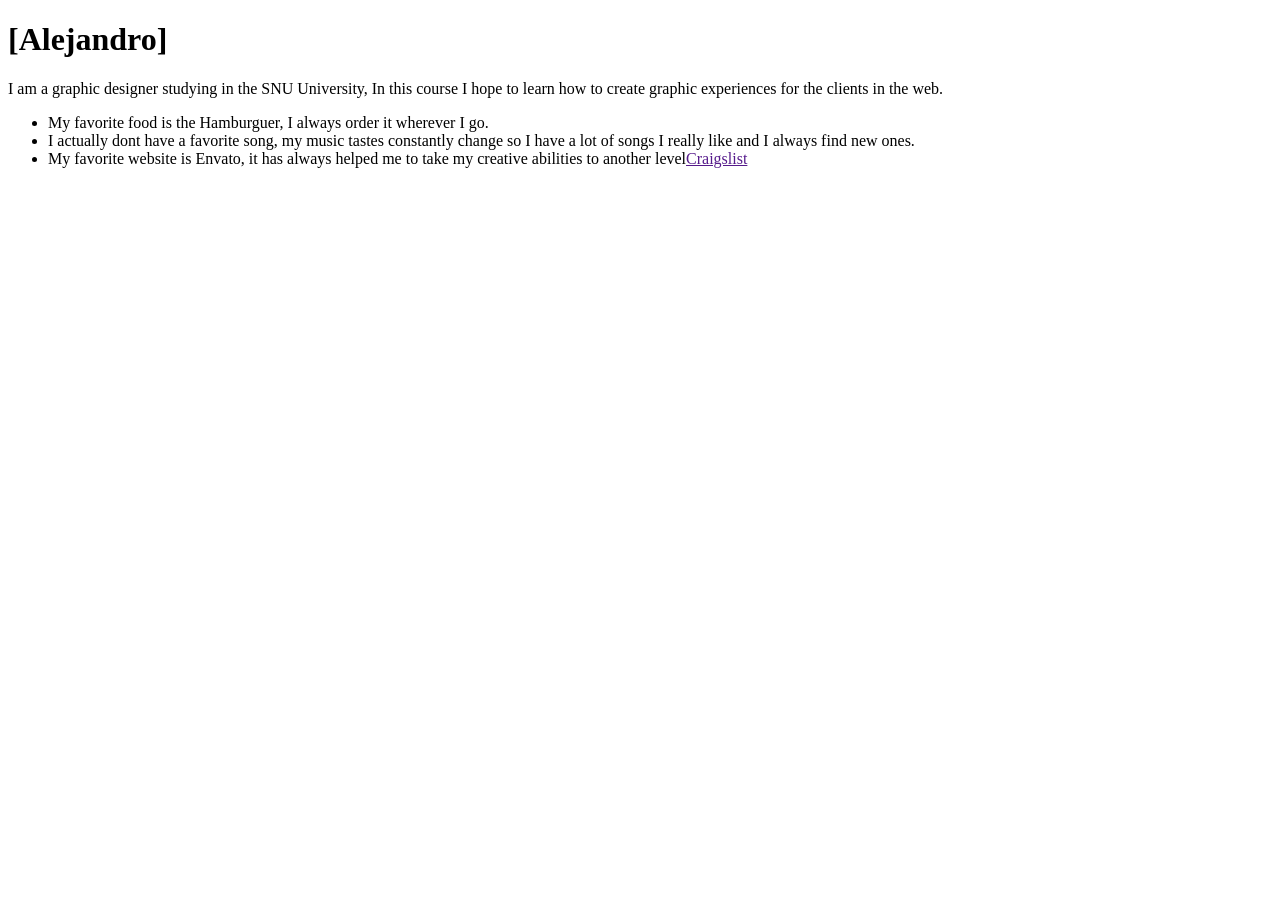
==== index.html @ 4efc1033 "Change of personal information I want to make more changes but this is just a little test for me" ====
<!DOCTYPE html>
<html>

<head>
  <title>[Alejandro Arciniegas] | UI Design Programming 1</title>
  <meta charset="utf-8" />
</head>

<body>

  <!-- this is where my code is-->
  <div id="grid">
    <div id="left-column" class="scroll">  

      <!-- my favorite pokemon -->
      <!-- <img src="https://archives.bulbagarden.net/media/upload/2/24/Spr_2c_054.png" alt="Psyduck" /> -->

      <!-- about me-->
      <h1>[Alejandro]</h1>  
      <p class="desc">I am a graphic designer studying in the SNU University, In this course I hope to learn how to create graphic experiences for the clients in the web.</p>
      <ul>
        <li>My favorite food is the Hamburguer, I always order it wherever I go.</li>
        <li>I actually dont have a favorite song, my music tastes constantly change so I have a lot of songs I really like and I always find new ones.</li>
        <li>My favorite website is Envato, it has always helped me to take my creative abilities to another level<a href="">Craigslist</a></li>
      </ul>

    </div>
  </div>
</body>
</html>
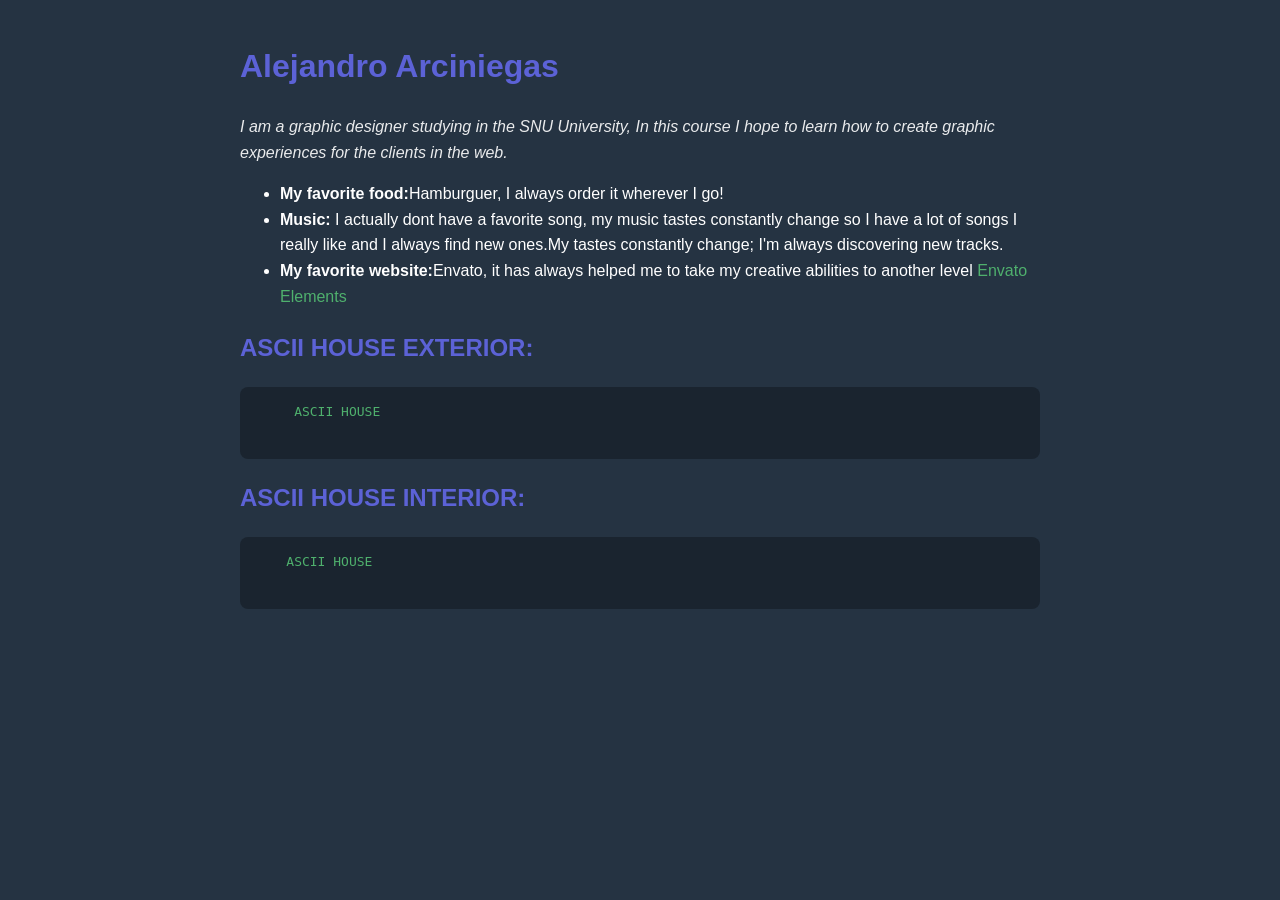
==== commit 47d5c8a9: "Including content Linking the ascii house files so we can access my works of this exercise." ====
--- a/index.html
+++ b/index.html
@@ -3,27 +3,85 @@
 <html>
 
 <head>
-  <title>[Alejandro Arciniegas] | UI Design Programming 1</title>
   <meta charset="utf-8" />
+  <title>Alejandro Arciniegas | UI Design Programming 1</title>
+  <style>
+    body {
+      background-color: #253342; 
+      color: #FFFFFF;  /*White so I can see it better */           
+      font-family: 'Segoe UI', Tahoma, Geneva, Verdana, sans-serif;
+      line-height: 1.6;
+      margin: 0;
+      padding: 20px;
+    }
+
+      h1 { color: #5C62D6; }
+      h2 { color: #5C62D6; }
+
+     /* Link styles */
+    a:link { color: #4FB06D; text-decoration: none; }
+    a:visited { color: #A29BFE; }
+    a:hover { text-decoration: underline; }
+
+    .desc { font-style: italic; opacity: 0.9; }
+
+    #grid {
+      max-width: 800px;
+      margin: 0 auto;
+    }
+
+    /* ASCII art style */
+    pre {
+      font-family: monospace;
+      color: #4FB06D;
+      background: #1a242f;
+      padding: 15px;
+      border-radius: 8px;
+    }
+  </style>
+
 </head>
-
 <body>
-
-  <!-- this is where my code is-->
   <div id="grid">
-    <div id="left-column" class="scroll">  
-
-      <!-- my favorite pokemon -->
-      <!-- <img src="https://archives.bulbagarden.net/media/upload/2/24/Spr_2c_054.png" alt="Psyduck" /> -->
-
-      <!-- about me-->
-      <h1>[Alejandro]</h1>  
+    <div id="left-column">  
+      <h1>Alejandro Arciniegas</h1>  
       <p class="desc">I am a graphic designer studying in the SNU University, In this course I hope to learn how to create graphic experiences for the clients in the web.</p>
       <ul>
-        <li>My favorite food is the Hamburguer, I always order it wherever I go.</li>
-        <li>I actually dont have a favorite song, my music tastes constantly change so I have a lot of songs I really like and I always find new ones.</li>
-        <li>My favorite website is Envato, it has always helped me to take my creative abilities to another level<a href="">Craigslist</a></li>
+        <li><strong>My favorite food:</strong>Hamburguer, I always order it wherever I go!</li>
+        <li><strong>Music:</strong> I actually dont have a favorite song, my music tastes constantly change so I have a lot of songs I really like and I always find new ones.My tastes constantly change; I'm always discovering new tracks.</li>
+        <li><strong>My favorite website:</strong>Envato, it has always helped me to take my creative abilities to another level
+          <a href="https://elements.envato.com/" target="_blank">Envato Elements</a>
+        </li>
       </ul>
+
+<section>
+  <h2>ASCII HOUSE EXTERIOR:</h2>
+
+  <!DOCTYPE html>
+<html>
+  <body>
+  <a href=”exterior-alejandroarciniegas.html” style="text-decoration: none">
+    <pre>
+     ASCII HOUSE
+    </pre>
+  </a>
+  </body>
+</html>
+
+<section>
+  <h2>ASCII HOUSE INTERIOR:</h2>
+
+<!DOCTYPE html>
+<html>
+  <body>
+  <a href=”interior-alejandroarciniegas2.html”>
+    <pre>
+    ASCII HOUSE
+    </pre>
+  </a>
+  </body>
+</html>
+
 
     </div>
   </div>
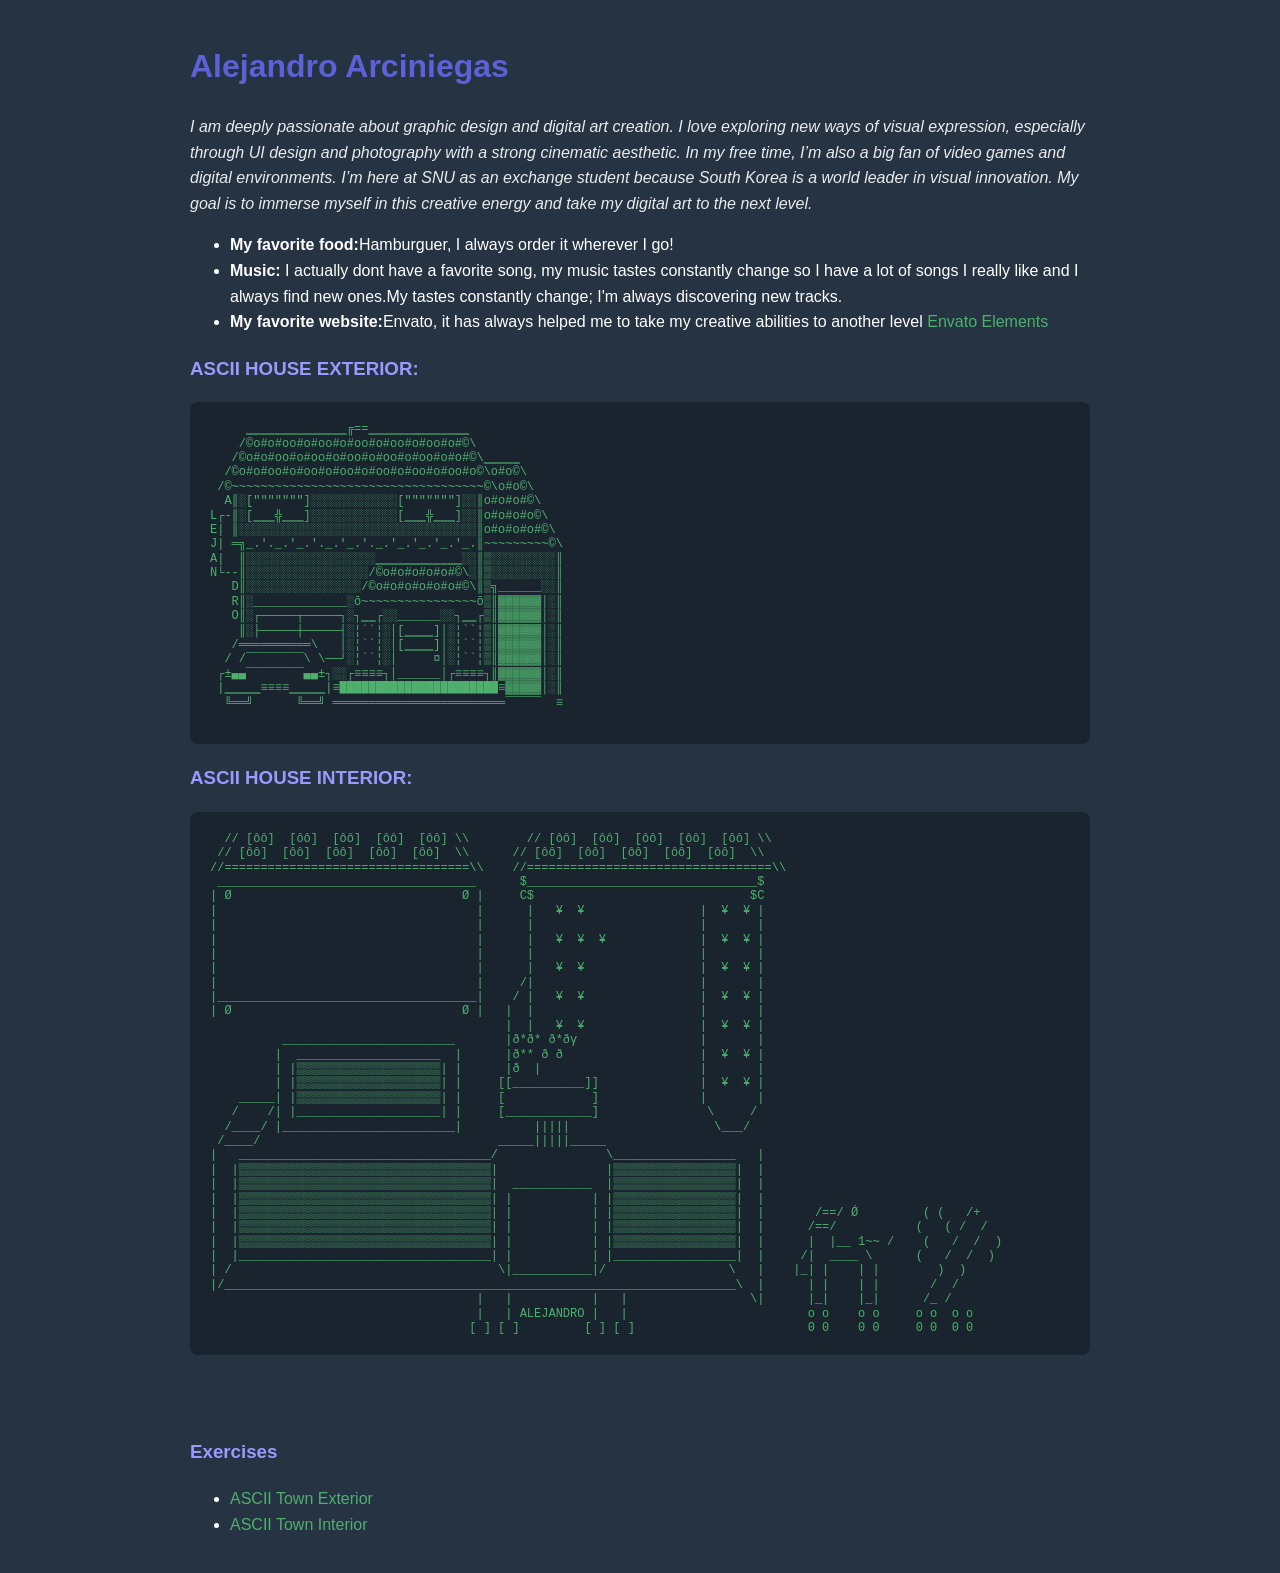
==== commit 38aa2606: "Fixing errors" ====
--- a/index.html
+++ b/index.html
@@ -1,7 +1,6 @@
   
 <!DOCTYPE html>
-<html>
-
+<html lang="es">
 <head>
   <meta charset="utf-8" />
   <title>Alejandro Arciniegas | UI Design Programming 1</title>
@@ -15,9 +14,9 @@
       padding: 20px;
     }
 
-      h1 { color: #5C62D6; }
-      h2 { color: #5C62D6; }
-
+      h1,h2 { color: #5C62D6; }
+      h3 { color: #9999FF; }
+      
      /* Link styles */
     a:link { color: #4FB06D; text-decoration: none; }
     a:visited { color: #A29BFE; }
@@ -26,26 +25,31 @@
     .desc { font-style: italic; opacity: 0.9; }
 
     #grid {
-      max-width: 800px;
+      max-width: 900px;
       margin: 0 auto;
     }
 
     /* ASCII art style */
     pre {
-      font-family: monospace;
+      font-family: "Courier New", Courier, monospace; /* Fuente de ancho fijo */
       color: #4FB06D;
       background: #1a242f;
-      padding: 15px;
+      padding: 20px;
       border-radius: 8px;
+      font-size: 12px;       /* Ajusta esto si el dibujo es muy grande */
+      line-height: 1.2;      /* Altura de línea compacta para que no se vea estirado */
+      white-space: pre;      /* Mantiene espacios y saltos de línea exactos */
+      overflow-x: auto;      /* Evita que se deforme en pantallas pequeñas */
     }
   </style>
-
 </head>
 <body>
   <div id="grid">
     <div id="left-column">  
       <h1>Alejandro Arciniegas</h1>  
-      <p class="desc">I am a graphic designer studying in the SNU University, In this course I hope to learn how to create graphic experiences for the clients in the web.</p>
+      <p class="desc">I am deeply passionate about graphic design and digital art creation. I love exploring new ways of visual expression, especially through UI design and photography with a strong cinematic aesthetic. In my free time, I’m also a big fan of video games and digital environments.
+
+      I’m here at SNU as an exchange student because South Korea is a world leader in visual innovation. My goal is to immerse myself in this creative energy and take my digital art to the next level.</p>
       <ul>
         <li><strong>My favorite food:</strong>Hamburguer, I always order it wherever I go!</li>
         <li><strong>Music:</strong> I actually dont have a favorite song, my music tastes constantly change so I have a lot of songs I really like and I always find new ones.My tastes constantly change; I'm always discovering new tracks.</li>
@@ -55,35 +59,86 @@
       </ul>
 
 <section>
-  <h2>ASCII HOUSE EXTERIOR:</h2>
-
-  <!DOCTYPE html>
-<html>
-  <body>
-  <a href=”exterior-alejandroarciniegas.html” style="text-decoration: none">
+  <h3>ASCII HOUSE EXTERIOR:</h3>
     <pre>
-     ASCII HOUSE
+     ‗‗‗‗‗‗‗‗‗‗‗‗‗‗╔==‗‗‗‗‗‗‗‗‗‗‗‗‗‗
+    /©o#o#oo#o#oo#o#oo#o#oo#o#oo#o#©\
+   /©o#o#oo#o#oo#o#oo#o#oo#o#oo#o#o#©\‗‗‗‗‗
+  /©o#o#oo#o#oo#o#oo#o#oo#o#oo#o#oo#o©\o#o©\
+ /©~~~~~~~~~~~~~~~~~~~~~~~~~~~~~~~~~~~©\o#o©\
+  A║░["""""""]░░░░░░░░░░░░["""""""]░░║o#o#o#©\
+L┌-║░[‗‗‗╬‗‗‗]░░░░░░░░░░░░[‗‗‗╬‗‗‗]░░║o#o#o#o©\
+E| ║░░░░░░░░░░░░░░░░░░░░░░░░░░░░░░░░░║o#o#o#o#©\
+J| ═╗_.'._.'_.'._.'_.'._.'_.'_.'_.'_.║~~~~~~~~~©\
+A|  ║░░░░░░░░░░░░░░░░░░‗‗‗‗‗‗‗‗‗‗‗‗░░║▒░░░░░░░░░║
+N└--║░░░░░░░░░░░░░░░░░/©o#o#o#o#o#©\░║▒░░░░░░░░░║
+   D║░░░░░░░░░░░░░░░░/©o#o#o#o#o#o#©\║▒╗______░░║
+   R║░_____________░õ~~~~~~~~~~~~~~~~õ▒║▓▓▓▓▓▓│░║
+   O║░┌─────┬─────┐░┐‗‗┌░░______░░┐‗‗┌▒║▓▓▓▓▓▓│░║
+    ║░├─────┼─────┤░¦``¦░│[‗‗‗‗]│░¦``¦▒║▓▓▓▓▓▓│░║
+   /══════════\   │░¦``¦░│[‗‗‗‗]│░¦``¦▒║▓▓▓▓▓▓│░║
+  / /¯¯¯¯¯¯¯¯\ \──┘░¦``¦░│     ¤│░¦``¦▒║▓▓▓▓▓▓│░║
+ ┌±▄▄¯¯¯¯¯¯¯¯▄▄±┐░░┌≡≡≡≡┐│______│┌≡≡≡≡┐║▓▓▓▓▓▓│░║
+ |‗‗‗‗‗≡≡≡≡‗‗‗‗‗|≡██████████████████████≡▓▓▓▓▓│░║
+  ╚══╝      ╚══╝ ════════════════════════¯¯¯¯¯  ≡
     </pre>
-  </a>
-  </body>
-</html>
+</section>
 
 <section>
-  <h2>ASCII HOUSE INTERIOR:</h2>
+  <h3>ASCII HOUSE INTERIOR:</h3>
 
 <!DOCTYPE html>
 <html>
-  <body>
-  <a href=”interior-alejandroarciniegas2.html”>
-    <pre>
-    ASCII HOUSE
-    </pre>
-  </a>
-  </body>
-</html>
+<meta charset="utf-8" />
+  <pre>
+  // [ôô]  [ôô]  [ôô]  [ôô]  [ôô] \\        // [ôô]  [ôô]  [ôô]  [ôô]  [ôô] \\
+ // [ôô]  [ôô]  [ôô]  [ôô]  [ôô]  \\      // [ôô]  [ôô]  [ôô]  [ôô]  [ôô]  \\
+//==================================\\    //==================================\\
+ ____________________________________      $________________________________$
+| Ø                                Ø |     C$                              $C
+|                                    |      |   ¥  ¥                |  ¥  ¥ |
+|                                    |      |                       |       |
+|                                    |      |   ¥  ¥  ¥             |  ¥  ¥ |
+|                                    |      |                       |       |
+|                                    |      |   ¥  ¥                |  ¥  ¥ |
+|                                    |     /|                       |       |
+|____________________________________|    / |   ¥  ¥                |  ¥  ¥ |
+| Ø                                Ø |   |  |                       |       |
+                                         |  |   ¥  ¥                |  ¥  ¥ |
+          ________________________       |ð*ð* ð*ðγ                 |       |
+         |  ____________________  |      |ð** ð ð                   |  ¥  ¥ |
+         | |▒▒▒▒▒▒▒▒▒▒▒▒▒▒▒▒▒▒▒▒| |      |ð  |                      |       |
+         | |▒▒▒▒▒▒▒▒▒▒▒▒▒▒▒▒▒▒▒▒| |     [[__________]]              |  ¥  ¥ |
+    _____| |▒▒▒▒▒▒▒▒▒▒▒▒▒▒▒▒▒▒▒▒| |     [            ]              |       |
+   /    /| |____________________| |     [____________]               \     /
+  /____/ |________________________|          |||||                    \___/
+ /____/                                 _____|||||_____
+|   ___________________________________/               \_________________   |
+|  |▒▒▒▒▒▒▒▒▒▒▒▒▒▒▒▒▒▒▒▒▒▒▒▒▒▒▒▒▒▒▒▒▒▒▒|               |▒▒▒▒▒▒▒▒▒▒▒▒▒▒▒▒▒|  |
+|  |▒▒▒▒▒▒▒▒▒▒▒▒▒▒▒▒▒▒▒▒▒▒▒▒▒▒▒▒▒▒▒▒▒▒▒|  ___________  |▒▒▒▒▒▒▒▒▒▒▒▒▒▒▒▒▒|  |
+|  |▒▒▒▒▒▒▒▒▒▒▒▒▒▒▒▒▒▒▒▒▒▒▒▒▒▒▒▒▒▒▒▒▒▒▒| |           | |▒▒▒▒▒▒▒▒▒▒▒▒▒▒▒▒▒|  |
+|  |▒▒▒▒▒▒▒▒▒▒▒▒▒▒▒▒▒▒▒▒▒▒▒▒▒▒▒▒▒▒▒▒▒▒▒| |           | |▒▒▒▒▒▒▒▒▒▒▒▒▒▒▒▒▒|  |       /==/ Ǿ         ( (   /+  
+|  |▒▒▒▒▒▒▒▒▒▒▒▒▒▒▒▒▒▒▒▒▒▒▒▒▒▒▒▒▒▒▒▒▒▒▒| |           | |▒▒▒▒▒▒▒▒▒▒▒▒▒▒▒▒▒|  |      /==/           (   ( /  / 
+|  |▒▒▒▒▒▒▒▒▒▒▒▒▒▒▒▒▒▒▒▒▒▒▒▒▒▒▒▒▒▒▒▒▒▒▒| |           | |▒▒▒▒▒▒▒▒▒▒▒▒▒▒▒▒▒|  |      |  |__ 1~~ /    (   /  /  )
+|  |___________________________________| |           | |_________________|  |     /|  ____ \      (   /  /  )
+| /                                     \|___________|/                 \   |    |_| |    | |        )  )
+|/_______________________________________________________________________\  |      | |    | |       /  /
+                                     |   |           |   |                 \|      |_|    |_|      /_ /
+                                     |   | ALEJANDRO |   |                         o o    o o     o o  o o
+                                    [ ] [ ]         [ ] [ ]                        0 0    0 0     0 0  0 0
+</pre>
+</section>
+<br> 
+<br>
 
+ <h3>Exercises</h3>
+      <ul>
+        <li><a href="Ascii/exterior-alejandroarciniegas.html">ASCII Town Exterior</a></li>
+        <li><a href="Ascii/interior-alejandroarciniegas2.html">ASCII Town Interior</a></li>
+      </ul>
 
     </div>
   </div>
+
 </body>
 </html>
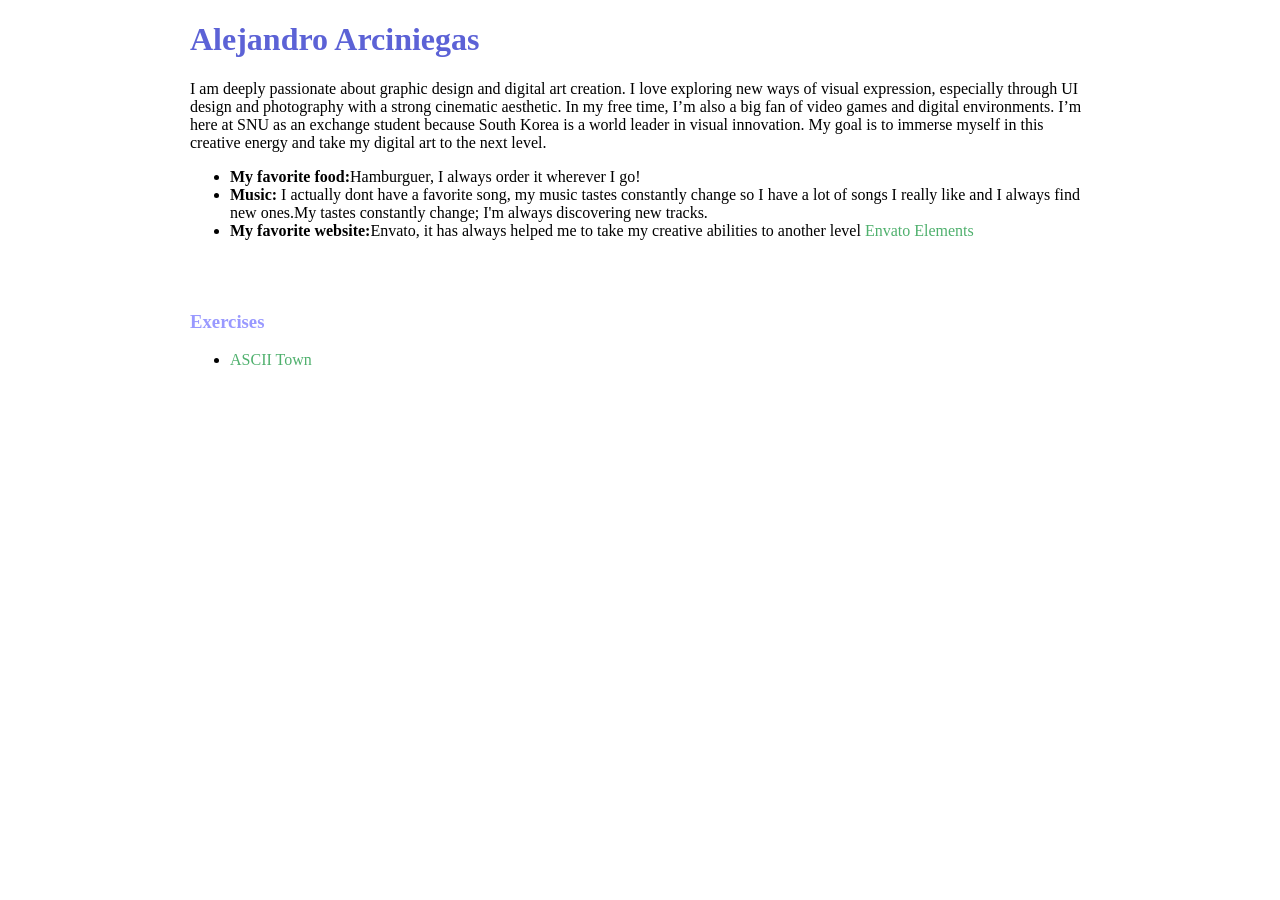
==== commit e8e379fb: "Update Index" ====
--- a/index.html
+++ b/index.html
@@ -5,6 +5,7 @@
   <meta charset="utf-8" />
   <title>Alejandro Arciniegas | UI Design Programming 1</title>
   <style>
+<link rel="stylesheet" type="text/css" href="assets/style.css">
     body {
       background-color: #253342; 
       color: #FFFFFF;  /*White so I can see it better */           
@@ -22,27 +23,15 @@
     a:visited { color: #A29BFE; }
     a:hover { text-decoration: underline; }
 
-    .desc { font-style: italic; opacity: 0.9; }
-
     #grid {
       max-width: 900px;
       margin: 0 auto;
     }
 
-    /* ASCII art style */
-    pre {
-      font-family: "Courier New", Courier, monospace; /* Fuente de ancho fijo */
-      color: #4FB06D;
-      background: #1a242f;
-      padding: 20px;
-      border-radius: 8px;
-      font-size: 12px;       /* Ajusta esto si el dibujo es muy grande */
-      line-height: 1.2;      /* Altura de línea compacta para que no se vea estirado */
-      white-space: pre;      /* Mantiene espacios y saltos de línea exactos */
-      overflow-x: auto;      /* Evita que se deforme en pantallas pequeñas */
-    }
   </style>
 </head>
+
+
 <body>
   <div id="grid">
     <div id="left-column">  
@@ -57,84 +46,11 @@
           <a href="https://elements.envato.com/" target="_blank">Envato Elements</a>
         </li>
       </ul>
-
-<section>
-  <h3>ASCII HOUSE EXTERIOR:</h3>
-    <pre>
-     ‗‗‗‗‗‗‗‗‗‗‗‗‗‗╔==‗‗‗‗‗‗‗‗‗‗‗‗‗‗
-    /©o#o#oo#o#oo#o#oo#o#oo#o#oo#o#©\
-   /©o#o#oo#o#oo#o#oo#o#oo#o#oo#o#o#©\‗‗‗‗‗
-  /©o#o#oo#o#oo#o#oo#o#oo#o#oo#o#oo#o©\o#o©\
- /©~~~~~~~~~~~~~~~~~~~~~~~~~~~~~~~~~~~©\o#o©\
-  A║░["""""""]░░░░░░░░░░░░["""""""]░░║o#o#o#©\
-L┌-║░[‗‗‗╬‗‗‗]░░░░░░░░░░░░[‗‗‗╬‗‗‗]░░║o#o#o#o©\
-E| ║░░░░░░░░░░░░░░░░░░░░░░░░░░░░░░░░░║o#o#o#o#©\
-J| ═╗_.'._.'_.'._.'_.'._.'_.'_.'_.'_.║~~~~~~~~~©\
-A|  ║░░░░░░░░░░░░░░░░░░‗‗‗‗‗‗‗‗‗‗‗‗░░║▒░░░░░░░░░║
-N└--║░░░░░░░░░░░░░░░░░/©o#o#o#o#o#©\░║▒░░░░░░░░░║
-   D║░░░░░░░░░░░░░░░░/©o#o#o#o#o#o#©\║▒╗______░░║
-   R║░_____________░õ~~~~~~~~~~~~~~~~õ▒║▓▓▓▓▓▓│░║
-   O║░┌─────┬─────┐░┐‗‗┌░░______░░┐‗‗┌▒║▓▓▓▓▓▓│░║
-    ║░├─────┼─────┤░¦``¦░│[‗‗‗‗]│░¦``¦▒║▓▓▓▓▓▓│░║
-   /══════════\   │░¦``¦░│[‗‗‗‗]│░¦``¦▒║▓▓▓▓▓▓│░║
-  / /¯¯¯¯¯¯¯¯\ \──┘░¦``¦░│     ¤│░¦``¦▒║▓▓▓▓▓▓│░║
- ┌±▄▄¯¯¯¯¯¯¯¯▄▄±┐░░┌≡≡≡≡┐│______│┌≡≡≡≡┐║▓▓▓▓▓▓│░║
- |‗‗‗‗‗≡≡≡≡‗‗‗‗‗|≡██████████████████████≡▓▓▓▓▓│░║
-  ╚══╝      ╚══╝ ════════════════════════¯¯¯¯¯  ≡
-    </pre>
-</section>
-
-<section>
-  <h3>ASCII HOUSE INTERIOR:</h3>
-
-<!DOCTYPE html>
-<html>
-<meta charset="utf-8" />
-  <pre>
-  // [ôô]  [ôô]  [ôô]  [ôô]  [ôô] \\        // [ôô]  [ôô]  [ôô]  [ôô]  [ôô] \\
- // [ôô]  [ôô]  [ôô]  [ôô]  [ôô]  \\      // [ôô]  [ôô]  [ôô]  [ôô]  [ôô]  \\
-//==================================\\    //==================================\\
- ____________________________________      $________________________________$
-| Ø                                Ø |     C$                              $C
-|                                    |      |   ¥  ¥                |  ¥  ¥ |
-|                                    |      |                       |       |
-|                                    |      |   ¥  ¥  ¥             |  ¥  ¥ |
-|                                    |      |                       |       |
-|                                    |      |   ¥  ¥                |  ¥  ¥ |
-|                                    |     /|                       |       |
-|____________________________________|    / |   ¥  ¥                |  ¥  ¥ |
-| Ø                                Ø |   |  |                       |       |
-                                         |  |   ¥  ¥                |  ¥  ¥ |
-          ________________________       |ð*ð* ð*ðγ                 |       |
-         |  ____________________  |      |ð** ð ð                   |  ¥  ¥ |
-         | |▒▒▒▒▒▒▒▒▒▒▒▒▒▒▒▒▒▒▒▒| |      |ð  |                      |       |
-         | |▒▒▒▒▒▒▒▒▒▒▒▒▒▒▒▒▒▒▒▒| |     [[__________]]              |  ¥  ¥ |
-    _____| |▒▒▒▒▒▒▒▒▒▒▒▒▒▒▒▒▒▒▒▒| |     [            ]              |       |
-   /    /| |____________________| |     [____________]               \     /
-  /____/ |________________________|          |||||                    \___/
- /____/                                 _____|||||_____
-|   ___________________________________/               \_________________   |
-|  |▒▒▒▒▒▒▒▒▒▒▒▒▒▒▒▒▒▒▒▒▒▒▒▒▒▒▒▒▒▒▒▒▒▒▒|               |▒▒▒▒▒▒▒▒▒▒▒▒▒▒▒▒▒|  |
-|  |▒▒▒▒▒▒▒▒▒▒▒▒▒▒▒▒▒▒▒▒▒▒▒▒▒▒▒▒▒▒▒▒▒▒▒|  ___________  |▒▒▒▒▒▒▒▒▒▒▒▒▒▒▒▒▒|  |
-|  |▒▒▒▒▒▒▒▒▒▒▒▒▒▒▒▒▒▒▒▒▒▒▒▒▒▒▒▒▒▒▒▒▒▒▒| |           | |▒▒▒▒▒▒▒▒▒▒▒▒▒▒▒▒▒|  |
-|  |▒▒▒▒▒▒▒▒▒▒▒▒▒▒▒▒▒▒▒▒▒▒▒▒▒▒▒▒▒▒▒▒▒▒▒| |           | |▒▒▒▒▒▒▒▒▒▒▒▒▒▒▒▒▒|  |       /==/ Ǿ         ( (   /+  
-|  |▒▒▒▒▒▒▒▒▒▒▒▒▒▒▒▒▒▒▒▒▒▒▒▒▒▒▒▒▒▒▒▒▒▒▒| |           | |▒▒▒▒▒▒▒▒▒▒▒▒▒▒▒▒▒|  |      /==/           (   ( /  / 
-|  |▒▒▒▒▒▒▒▒▒▒▒▒▒▒▒▒▒▒▒▒▒▒▒▒▒▒▒▒▒▒▒▒▒▒▒| |           | |▒▒▒▒▒▒▒▒▒▒▒▒▒▒▒▒▒|  |      |  |__ 1~~ /    (   /  /  )
-|  |___________________________________| |           | |_________________|  |     /|  ____ \      (   /  /  )
-| /                                     \|___________|/                 \   |    |_| |    | |        )  )
-|/_______________________________________________________________________\  |      | |    | |       /  /
-                                     |   |           |   |                 \|      |_|    |_|      /_ /
-                                     |   | ALEJANDRO |   |                         o o    o o     o o  o o
-                                    [ ] [ ]         [ ] [ ]                        0 0    0 0     0 0  0 0
-</pre>
-</section>
 <br> 
 <br>
-
  <h3>Exercises</h3>
       <ul>
-        <li><a href="Ascii/exterior-alejandroarciniegas.html">ASCII Town Exterior</a></li>
-        <li><a href="Ascii/interior-alejandroarciniegas2.html">ASCII Town Interior</a></li>
+        <li><a href="Ascii/interior-alejandroarciniegas2.html">ASCII Town</a></li>
       </ul>
 
     </div>
--- a/assets/style.css
+++ b/assets/style.css
@@ -0,0 +1,60 @@
+* {
+	margin:  0px;
+	padding:  0px;
+	box-sizing: border-box;
+}
+
+/* adjusting fonts */
+
+body {
+	font-family: -apple-system, BlinkMacSystemFont, helvetica, arial, sans-serif;
+	transition: background 500ms ease;
+}
+
+p, li {
+	font-size:  22px;
+	line-height: 30px;
+}
+
+/* adjusting spacing */
+
+#left-column {
+	padding: 20px;
+}
+
+h1, p {
+	margin-bottom:  20px;
+}
+
+ul, ol {
+	margin-left: 20px;
+}
+
+img {
+	max-width: 100%;
+	height:  auto;
+}
+
+/* uncomment the code below to set the grid */
+
+/*#grid {
+	display: grid;
+	grid-template-columns: 1fr 1fr;
+}
+
+body {
+	overflow: hidden;
+}
+
+.scroll {
+	padding:  20px;
+	overflow: scroll;
+	height: 100vh;
+}
+
+#left-column {
+}
+
+#right-column {
+	background: #333;
+}*/
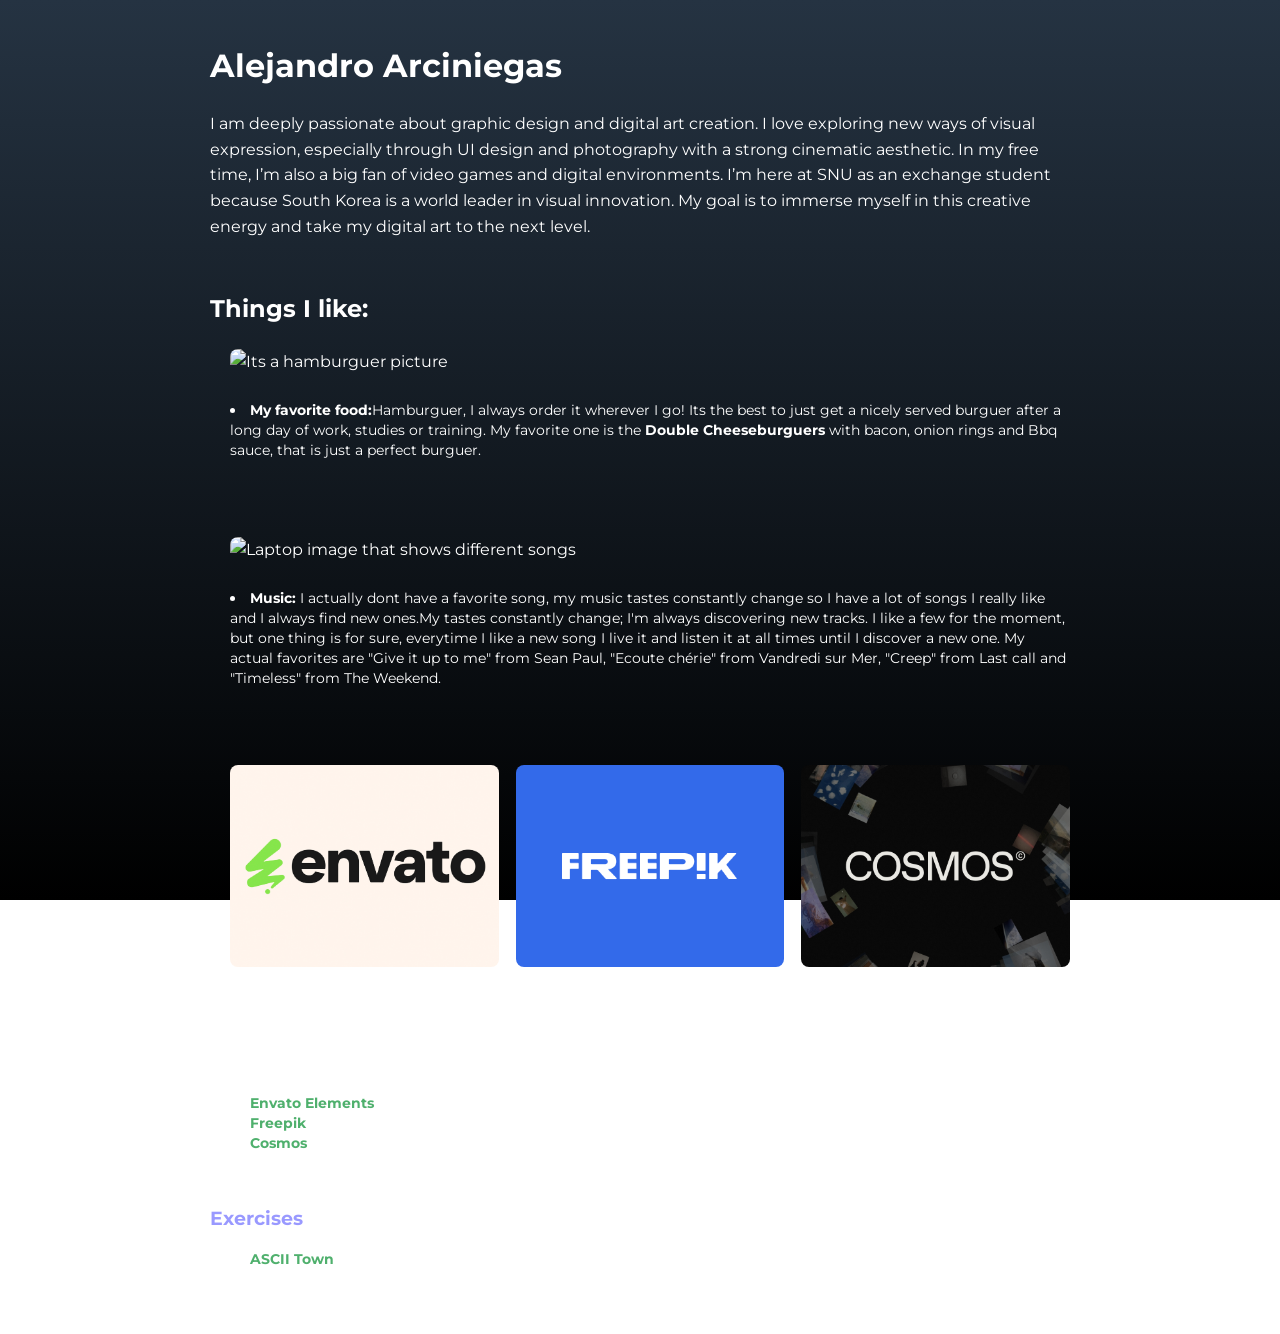
==== commit 74b827d9: "Big changes Changes on the visuals and added some images and edited a bit the information" ====
--- a/index.html
+++ b/index.html
@@ -4,34 +4,8 @@
 <head>
   <meta charset="utf-8" />
   <title>Alejandro Arciniegas | UI Design Programming 1</title>
-  <style>
-<link rel="stylesheet" type="text/css" href="assets/style.css">
-    body {
-      background-color: #253342; 
-      color: #FFFFFF;  /*White so I can see it better */           
-      font-family: 'Segoe UI', Tahoma, Geneva, Verdana, sans-serif;
-      line-height: 1.6;
-      margin: 0;
-      padding: 20px;
-    }
-
-      h1,h2 { color: #5C62D6; }
-      h3 { color: #9999FF; }
-      
-     /* Link styles */
-    a:link { color: #4FB06D; text-decoration: none; }
-    a:visited { color: #A29BFE; }
-    a:hover { text-decoration: underline; }
-
-    #grid {
-      max-width: 900px;
-      margin: 0 auto;
-    }
-
-  </style>
+  <link rel="stylesheet" type="text/css" href="assets/style.css">
 </head>
-
-
 <body>
   <div id="grid">
     <div id="left-column">  
@@ -39,11 +13,47 @@
       <p class="desc">I am deeply passionate about graphic design and digital art creation. I love exploring new ways of visual expression, especially through UI design and photography with a strong cinematic aesthetic. In my free time, I’m also a big fan of video games and digital environments.
 
       I’m here at SNU as an exchange student because South Korea is a world leader in visual innovation. My goal is to immerse myself in this creative energy and take my digital art to the next level.</p>
+      <br> 
+      <br>
+      <h2>Things I like:</h1>
       <ul>
-        <li><strong>My favorite food:</strong>Hamburguer, I always order it wherever I go!</li>
-        <li><strong>Music:</strong> I actually dont have a favorite song, my music tastes constantly change so I have a lot of songs I really like and I always find new ones.My tastes constantly change; I'm always discovering new tracks.</li>
-        <li><strong>My favorite website:</strong>Envato, it has always helped me to take my creative abilities to another level
+
+        <img src="Burguer.jpg" alt="Its a hamburguer picture">
+        <br>
+        <br>
+        <li><strong>My favorite food:</strong>Hamburguer, I always order it wherever I go! Its the best to just get a nicely served burguer after a long day of work, studies or training. My favorite one is the <strong>Double Cheeseburguers</strong> with bacon, onion rings and Bbq sauce, that is just a perfect burguer.</li>
+        <br>
+        <br>
+        <br>
+
+        <img src="Laptop.jpg" alt="Laptop image that shows different songs">
+        <br>
+        <br>
+        <li><strong>Music: </strong> I actually dont have a favorite song, my music tastes constantly change so I have a lot of songs I really like and I always find new ones.My tastes constantly change; I'm always discovering new tracks. I like a few for the moment, but one thing is for sure, everytime I like a new song I live it and listen it at all times until I discover a new one. My actual favorites are "Give it up to me" from Sean Paul, "Ecoute chérie" from Vandredi sur Mer, "Creep" from Last call and "Timeless" from The Weekend.</li>
+        <br>
+        <br>
+        <br>
+
+      <div class="contenedor-imagenes">
+          <img src="Envato.jpg" alt="envato logo">
+          <img src="Freepik.png" alt="freepik logo">
+          <img src="Cosmos.jpg" alt="cosmos logo">
+      </div>
+        <br>
+        <li><strong>My favorite website: </strong>Envato, it has always helped me to take my creative abilities to another level, but also Freepik is one of my favorites, because it has just as many assets as Envato but at a much cheaper price. Also if you like to get good references for your art, design or anything then check out Cosmos, its a new website that organizes content depending on what you like and even depending on the color you wanna get inspired on.
+          <br>
+          <br>
+          <li>
           <a href="https://elements.envato.com/" target="_blank">Envato Elements</a>
+          </li>
+
+          <li>
+          <a href="https://www.freepik.com/app" target="_blank">Freepik</a>
+          </li>
+
+          <li>
+          <a href="https://www.cosmos.so" target="_blank">Cosmos</a>
+          </li>
         </li>
       </ul>
 <br> 
@@ -56,5 +66,5 @@
     </div>
   </div>
 
-</body>
+</body>""
 </html>
--- a/assets/style.css
+++ b/assets/style.css
@@ -1,60 +1,96 @@
+/* Importamos Montserrat desde Google Fonts */
+@import url('https://fonts.googleapis.com/css2?family=Montserrat:wght@300;400;700&display=swap');
+
 * {
-	margin:  0px;
-	padding:  0px;
-	box-sizing: border-box;
+    margin: 0px;
+    padding: 0px;
+    box-sizing: border-box;
 }
 
-/* adjusting fonts */
-
 body {
-	font-family: -apple-system, BlinkMacSystemFont, helvetica, arial, sans-serif;
-	transition: background 500ms ease;
+    /* Tipografía Montserrat con alternativas seguras */
+    font-family: 'Montserrat', sans-serif;
+    
+    /* El color base #253342 con un degradado negro que sube desde el fondo */
+    background: linear-gradient(0deg, rgba(0,0,0,1) 0%, rgba(37,51,66,1) 100%);
+    background-attachment: fixed; /* Mantiene el degradado fijo al hacer scroll */
+    
+    /* Todo el texto en blanco para mejor contraste */
+    color: #FFFFFF; 
+    
+    line-height: 1.6;
+    margin: 0;
+    padding: 20px;
+    min-height: 100vh;
 }
 
-p, li {
-	font-size:  22px;
-	line-height: 30px;
+/*Image styling */
+
+.contenedor-imagenes {
+  display: flex;          /* Activa el modo Flexbox */
+  justify-content: space-between; /* Deja el mismo espacio entre las imágenes */
+  gap: 15px;              /* Crea una separación específica de 15px entre ellas */
 }
 
-/* adjusting spacing */
+.contenedor-imagenes img {
+  width: 32%;             /* Cada imagen ocupa casi un tercio de la fila */
+  height: auto;           /* Mantiene la proporción */
+  object-fit: cover;      /* Si tienen tamaños distintos, esto las recorta para que encajen */
+}
+
+img {
+  max-width: 100%; /* La imagen nunca será más grande que su contenedor */
+  height: auto;    /* Mantiene la proporción original */
+  border-radius: 8px; /* Bordes redondeados opcionales */
+}
+
+/* Tamaño de texto más pequeño y color blanco */
+p, {
+    font-size: 16px; /* Ajustado de 25px a 16px para mejor legibilidad UI */
+    line-height: 24px;
+    color: #FFFFFF; 
+}
+
+ li {
+    font-size: 14px; /* Ajustado de 25px a 16px para mejor legibilidad UI */
+    line-height: 20px;
+    color: #FFFFFF;
+    font-family: 'Montserrat', sans-serif, italic;
+}
+
+h1, h2 {
+    margin-bottom: 20px;
+    color: #FFFFFF; /* Cambiado a blanco para seguir tu instrucción */
+    font-weight: 700;
+}
+
+h3 { 
+    color: #9999FF; 
+    font-weight: 700;
+    margin-bottom: 15px;
+}
 
 #left-column {
-	padding: 20px;
-}
-
-h1, p {
-	margin-bottom:  20px;
+    padding: 20px;
 }
 
 ul, ol {
-	margin-left: 20px;
+    margin-left: 20px;
+    list-style-position: inside;
 }
 
-img {
-	max-width: 100%;
-	height:  auto;
+#grid {
+    max-width: 900px;
+    margin: 0 auto;
 }
 
-/* uncomment the code below to set the grid */
-
-/*#grid {
-	display: grid;
-	grid-template-columns: 1fr 1fr;
+/* Estilo para los enlaces para que resalten sobre el fondo oscuro */
+a {
+    color: #4FB06D;
+    text-decoration: none;
+    font-weight: bold;
 }
 
-body {
-	overflow: hidden;
-}
-
-.scroll {
-	padding:  20px;
-	overflow: scroll;
-	height: 100vh;
-}
-
-#left-column {
-}
-
-#right-column {
-	background: #333;
-}*/+a:hover {
+    text-decoration: underline;
+}
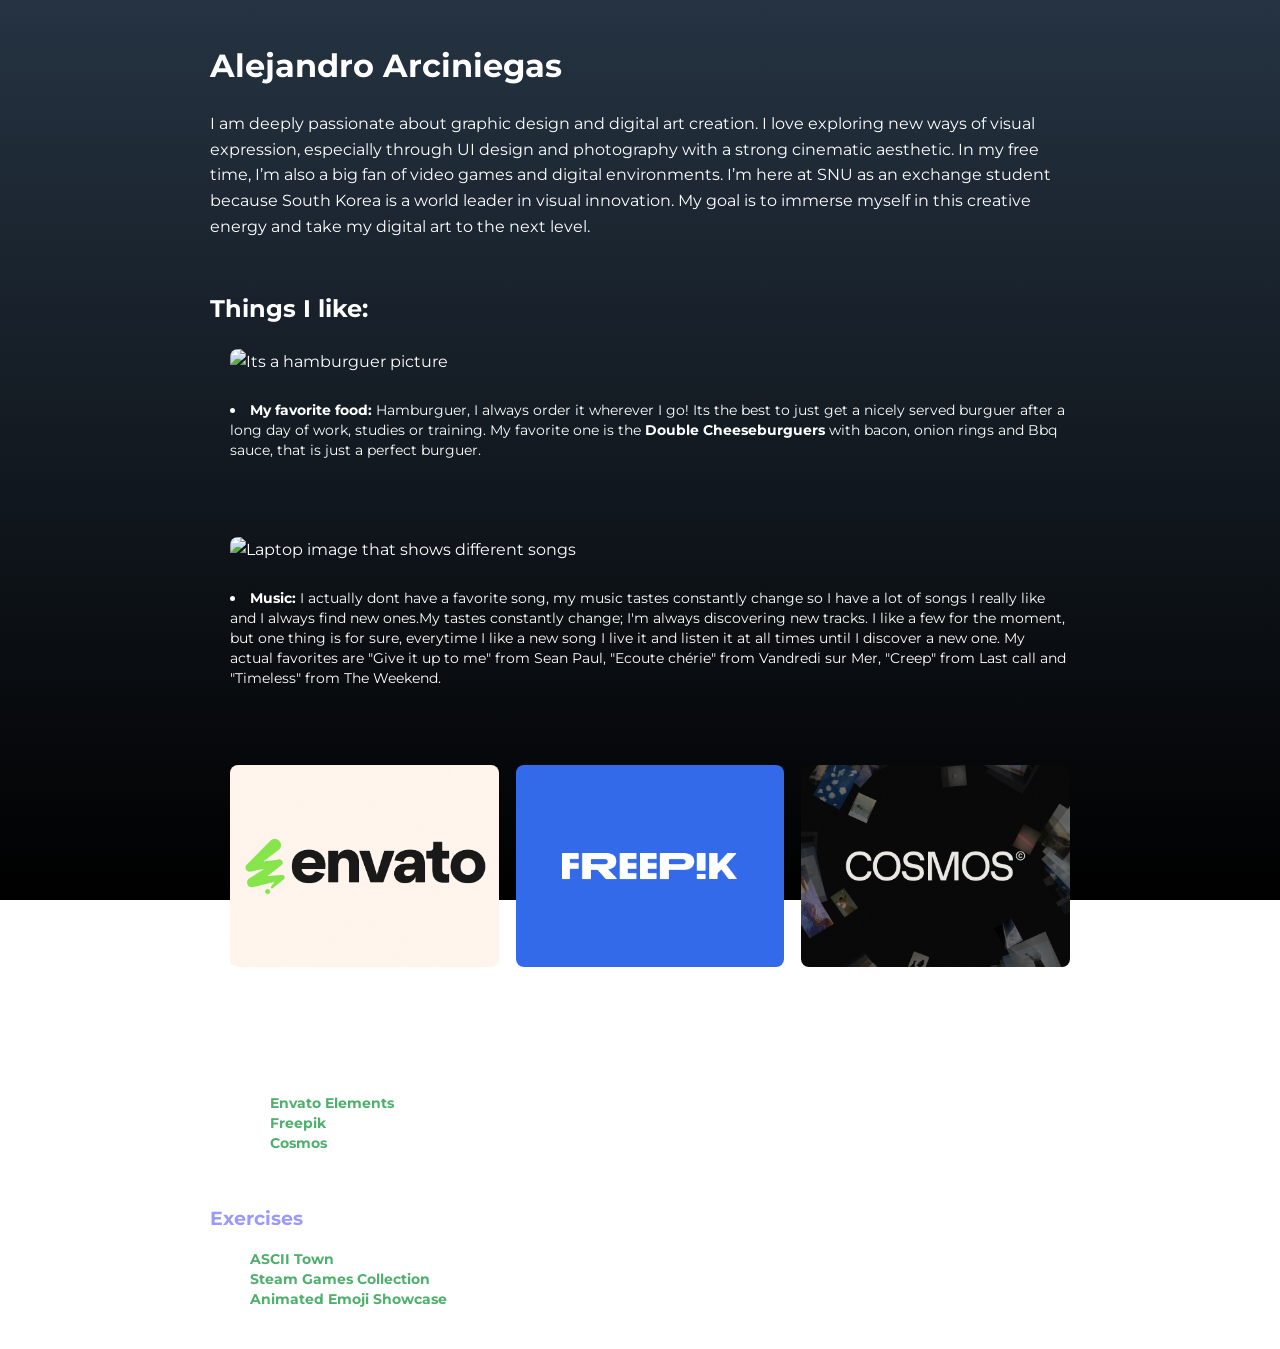
==== commit 5ef42f31: "Major changes added the different exercises I made in this semester" ====
--- a/index.html
+++ b/index.html
@@ -15,13 +15,12 @@
       I’m here at SNU as an exchange student because South Korea is a world leader in visual innovation. My goal is to immerse myself in this creative energy and take my digital art to the next level.</p>
       <br> 
       <br>
-      <h2>Things I like:</h1>
-      <ul>
+      <h2>Things I like:</h2> <ul>
 
         <img src="Burguer.jpg" alt="Its a hamburguer picture">
         <br>
         <br>
-        <li><strong>My favorite food:</strong>Hamburguer, I always order it wherever I go! Its the best to just get a nicely served burguer after a long day of work, studies or training. My favorite one is the <strong>Double Cheeseburguers</strong> with bacon, onion rings and Bbq sauce, that is just a perfect burguer.</li>
+        <li><strong>My favorite food:</strong> Hamburguer, I always order it wherever I go! Its the best to just get a nicely served burguer after a long day of work, studies or training. My favorite one is the <strong>Double Cheeseburguers</strong> with bacon, onion rings and Bbq sauce, that is just a perfect burguer.</li>
         <br>
         <br>
         <br>
@@ -40,20 +39,14 @@
           <img src="Cosmos.jpg" alt="cosmos logo">
       </div>
         <br>
-        <li><strong>My favorite website: </strong>Envato, it has always helped me to take my creative abilities to another level, but also Freepik is one of my favorites, because it has just as many assets as Envato but at a much cheaper price. Also if you like to get good references for your art, design or anything then check out Cosmos, its a new website that organizes content depending on what you like and even depending on the color you wanna get inspired on.
+        <li><strong>My favorite website: </strong> Envato, it has always helped me to take my creative abilities to another level, but also Freepik is one of my favorites, because it has just as many assets as Envato but at a much cheaper price. Also if you like to get good references for your art, design or anything then check out Cosmos, its a new website that organizes content depending on what you like and even depending on the color you wanna get inspired on.
           <br>
           <br>
-          <li>
-          <a href="https://elements.envato.com/" target="_blank">Envato Elements</a>
-          </li>
-
-          <li>
-          <a href="https://www.freepik.com/app" target="_blank">Freepik</a>
-          </li>
-
-          <li>
-          <a href="https://www.cosmos.so" target="_blank">Cosmos</a>
-          </li>
+          <ul>
+            <li><a href="https://elements.envato.com/" target="_blank">Envato Elements</a></li>
+            <li><a href="https://www.freepik.com/app" target="_blank">Freepik</a></li>
+            <li><a href="https://www.cosmos.so" target="_blank">Cosmos</a></li>
+          </ul>
         </li>
       </ul>
 <br> 
@@ -61,10 +54,12 @@
  <h3>Exercises</h3>
       <ul>
         <li><a href="Ascii/interior-alejandroarciniegas2.html">ASCII Town</a></li>
+        <li><a href="my shelf/Games collection.html">Steam Games Collection</a></li> 
+        <li><a href="Emoji animation/Emoji.html">Animated Emoji Showcase</a></li>
       </ul>
 
     </div>
   </div>
 
-</body>""
+</body>
 </html>
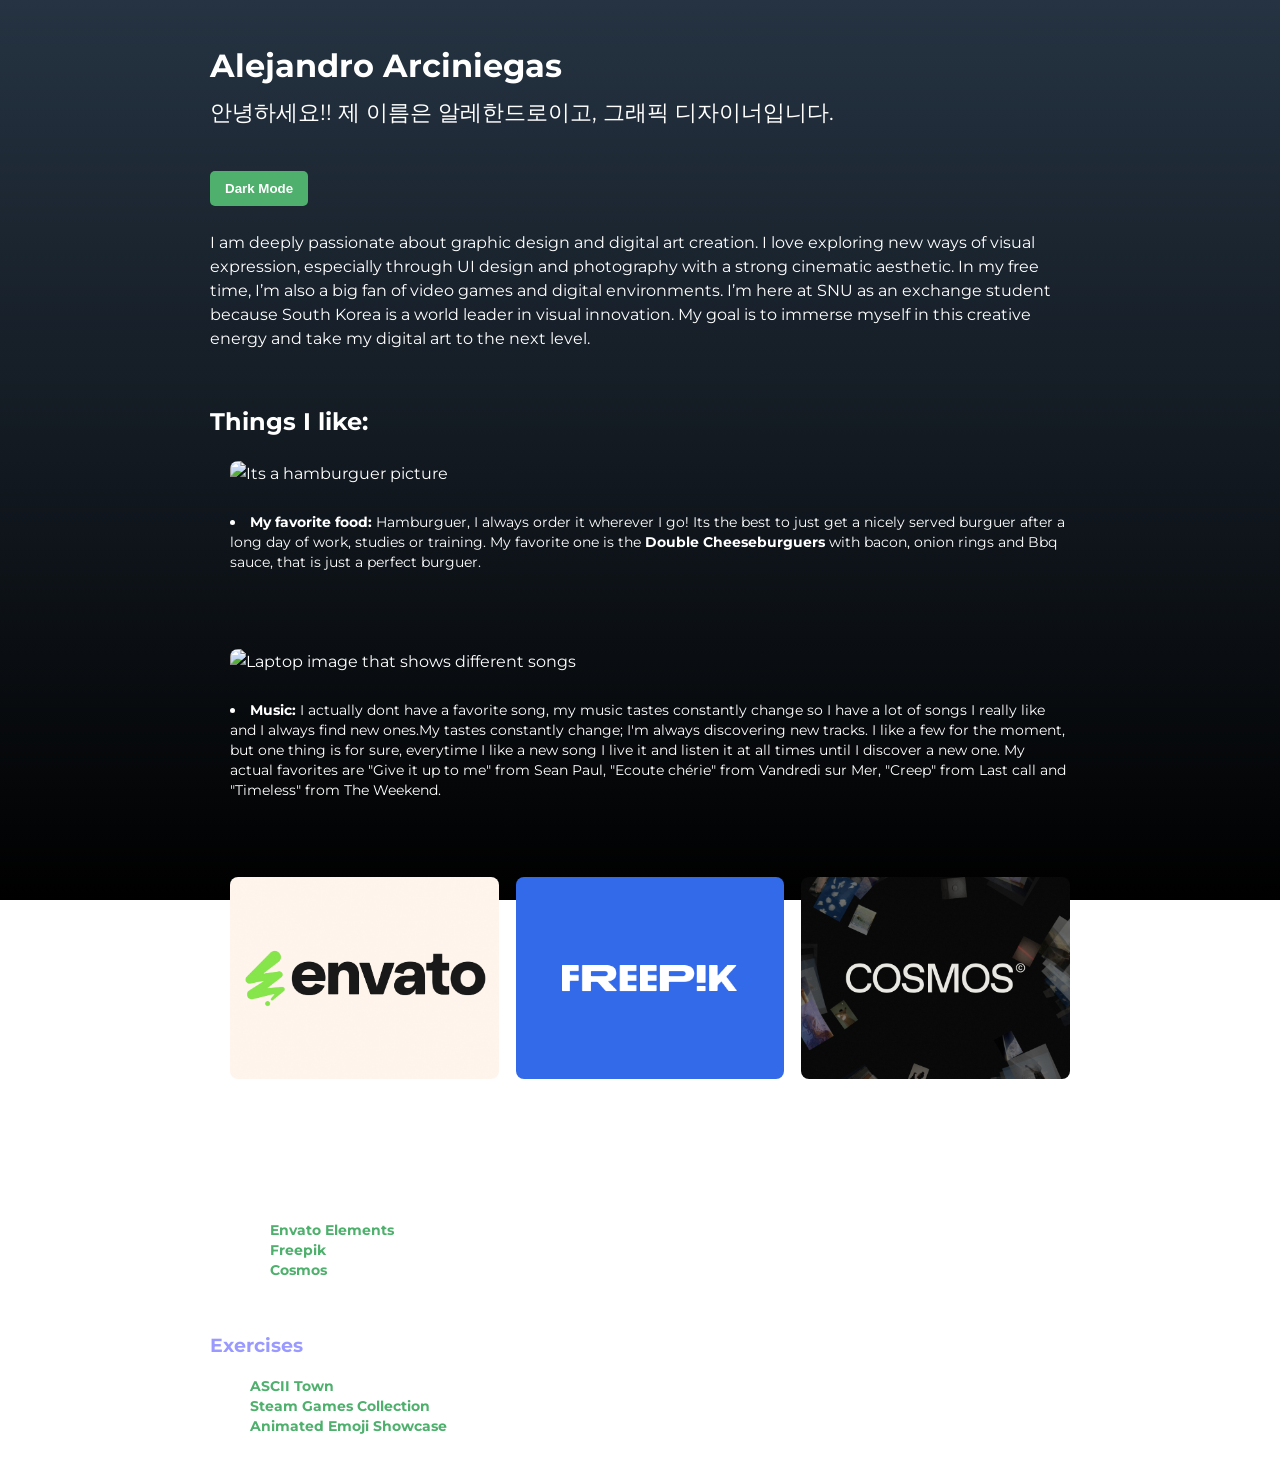
==== commit 4dc5d210: "Dark Mode I made the dark mode button and linked the javascript file to the code of the page" ====
--- a/index.html
+++ b/index.html
@@ -9,7 +9,14 @@
 <body>
   <div id="grid">
     <div id="left-column">  
-      <h1>Alejandro Arciniegas</h1>  
+      <h1>Alejandro Arciniegas</h1>
+      <p class="texto-coreano">안녕하세요!! 제 이름은 알레한드로이고, 그래픽 디자이너입니다.</p>
+      <br>
+       <button id="darkmode">
+        Dark Mode
+       </button>  
+       <br>
+       <br>
       <p class="desc">I am deeply passionate about graphic design and digital art creation. I love exploring new ways of visual expression, especially through UI design and photography with a strong cinematic aesthetic. In my free time, I’m also a big fan of video games and digital environments.
 
       I’m here at SNU as an exchange student because South Korea is a world leader in visual innovation. My goal is to immerse myself in this creative energy and take my digital art to the next level.</p>
@@ -61,5 +68,7 @@
     </div>
   </div>
 
+<script type="text/javascript" src="assets/script.js"></script>
+
 </body>
 </html>
--- a/assets/style.css
+++ b/assets/style.css
@@ -1,5 +1,5 @@
-/* Importamos Montserrat desde Google Fonts */
-@import url('https://fonts.googleapis.com/css2?family=Montserrat:wght@300;400;700&display=swap');
+/* Importamos Montserrat y las tipografías coreanas desde Google Fonts */
+@import url('https://fonts.googleapis.com/css2?family=Montserrat:wght@300;400;700&family=Bagel+Fat+One&family=East+Sea+Dokdo&family=Orbit&display=swap');
 
 * {
     margin: 0px;
@@ -7,60 +7,87 @@
     box-sizing: border-box;
 }
 
+/* --- MODO CLARO (POR DEFECTO) --- */
 body {
-    /* Tipografía Montserrat con alternativas seguras */
     font-family: 'Montserrat', sans-serif;
-    
-    /* El color base #253342 con un degradado negro que sube desde el fondo */
+    /* El degradado original */
     background: linear-gradient(0deg, rgba(0,0,0,1) 0%, rgba(37,51,66,1) 100%);
-    background-attachment: fixed; /* Mantiene el degradado fijo al hacer scroll */
-    
-    /* Todo el texto en blanco para mejor contraste */
+    background-attachment: fixed; 
     color: #FFFFFF; 
-    
     line-height: 1.6;
-    margin: 0;
     padding: 20px;
     min-height: 100vh;
+    transition: background 0.3s ease, color 0.3s ease; /* Transición suave para el cambio de modo */
 }
 
-/*Image styling */
+/* --- MODO OSCURO (ACTIVADO POR JAVASCRIPT) --- */
+body.dark {
+    background: #121212; /* Un gris muy oscuro para diseño de interfaces */
+    background-image: none; /* Eliminamos explícitamente el degradado anterior */
+}
 
+/* --- IMÁGENES Y CONTENEDORES --- */
 .contenedor-imagenes {
-  display: flex;          /* Activa el modo Flexbox */
-  justify-content: space-between; /* Deja el mismo espacio entre las imágenes */
-  gap: 15px;              /* Crea una separación específica de 15px entre ellas */
+  display: flex;          
+  justify-content: space-between; 
+  gap: 15px;              
+  margin-bottom: 15px;
 }
 
 .contenedor-imagenes img {
-  width: 32%;             /* Cada imagen ocupa casi un tercio de la fila */
-  height: auto;           /* Mantiene la proporción */
-  object-fit: cover;      /* Si tienen tamaños distintos, esto las recorta para que encajen */
+  width: 32%;             
+  height: auto;           
+  object-fit: cover;      
 }
 
 img {
-  max-width: 100%; /* La imagen nunca será más grande que su contenedor */
-  height: auto;    /* Mantiene la proporción original */
-  border-radius: 8px; /* Bordes redondeados opcionales */
+  max-width: 100%; 
+  height: auto;    
+  border-radius: 8px; 
 }
 
-/* Tamaño de texto más pequeño y color blanco */
-p, {
-    font-size: 16px; /* Ajustado de 25px a 16px para mejor legibilidad UI */
+/* --- ANIMACIÓN PARA ALTERNAR TIPOGRAFÍAS COREANAS --- */
+@keyframes rotarTipografia {
+    0%, 30% {
+        font-family: 'Orbit', sans-serif;
+        color: #4FB06D; 
+    }
+    33%, 63% {
+        font-family: 'Bagel Fat One', cursive;
+        color: #9999FF; 
+    }
+    66%, 100% {
+        font-family: 'East Sea Dokdo', cursive;
+        color: #FFFFFF; 
+        font-size: 28px; 
+    }
+}
+
+.texto-coreano {
+    font-size: 22px;
+    margin-top: -10px; 
+    margin-bottom: 20px;
+    font-weight: 400;
+    transition: all 0.5s ease-in-out;
+    animation: rotarTipografia 9s infinite; 
+}
+
+/* --- TIPOGRAFÍAS Y TEXTOS --- */
+p {
+    font-size: 16px; 
     line-height: 24px;
     color: #FFFFFF; 
 }
 
- li {
-    font-size: 14px; /* Ajustado de 25px a 16px para mejor legibilidad UI */
+li {
+    font-size: 14px; 
     line-height: 20px;
     color: #FFFFFF;
-    font-family: 'Montserrat', sans-serif, italic;
 }
 
 h1, h2 {
     margin-bottom: 20px;
-    color: #FFFFFF; /* Cambiado a blanco para seguir tu instrucción */
+    color: #FFFFFF; 
     font-weight: 700;
 }
 
@@ -70,6 +97,7 @@
     margin-bottom: 15px;
 }
 
+/* --- ESTRUCTURA Y ENLACES --- */
 #left-column {
     padding: 20px;
 }
@@ -84,7 +112,6 @@
     margin: 0 auto;
 }
 
-/* Estilo para los enlaces para que resalten sobre el fondo oscuro */
 a {
     color: #4FB06D;
     text-decoration: none;
@@ -93,4 +120,19 @@
 
 a:hover {
     text-decoration: underline;
+    color: mediumpurple;
+}
+
+/* Estilo básico para el botón de Dark Mode */
+#darkmode {
+    padding: 10px 15px;
+    background-color: #4FB06D;
+    color: white;
+    border: none;
+    border-radius: 5px;
+    cursor: pointer;
+    font-weight: bold;
+}
+#darkmode:hover {
+    background-color: #3e8e57;
 }
